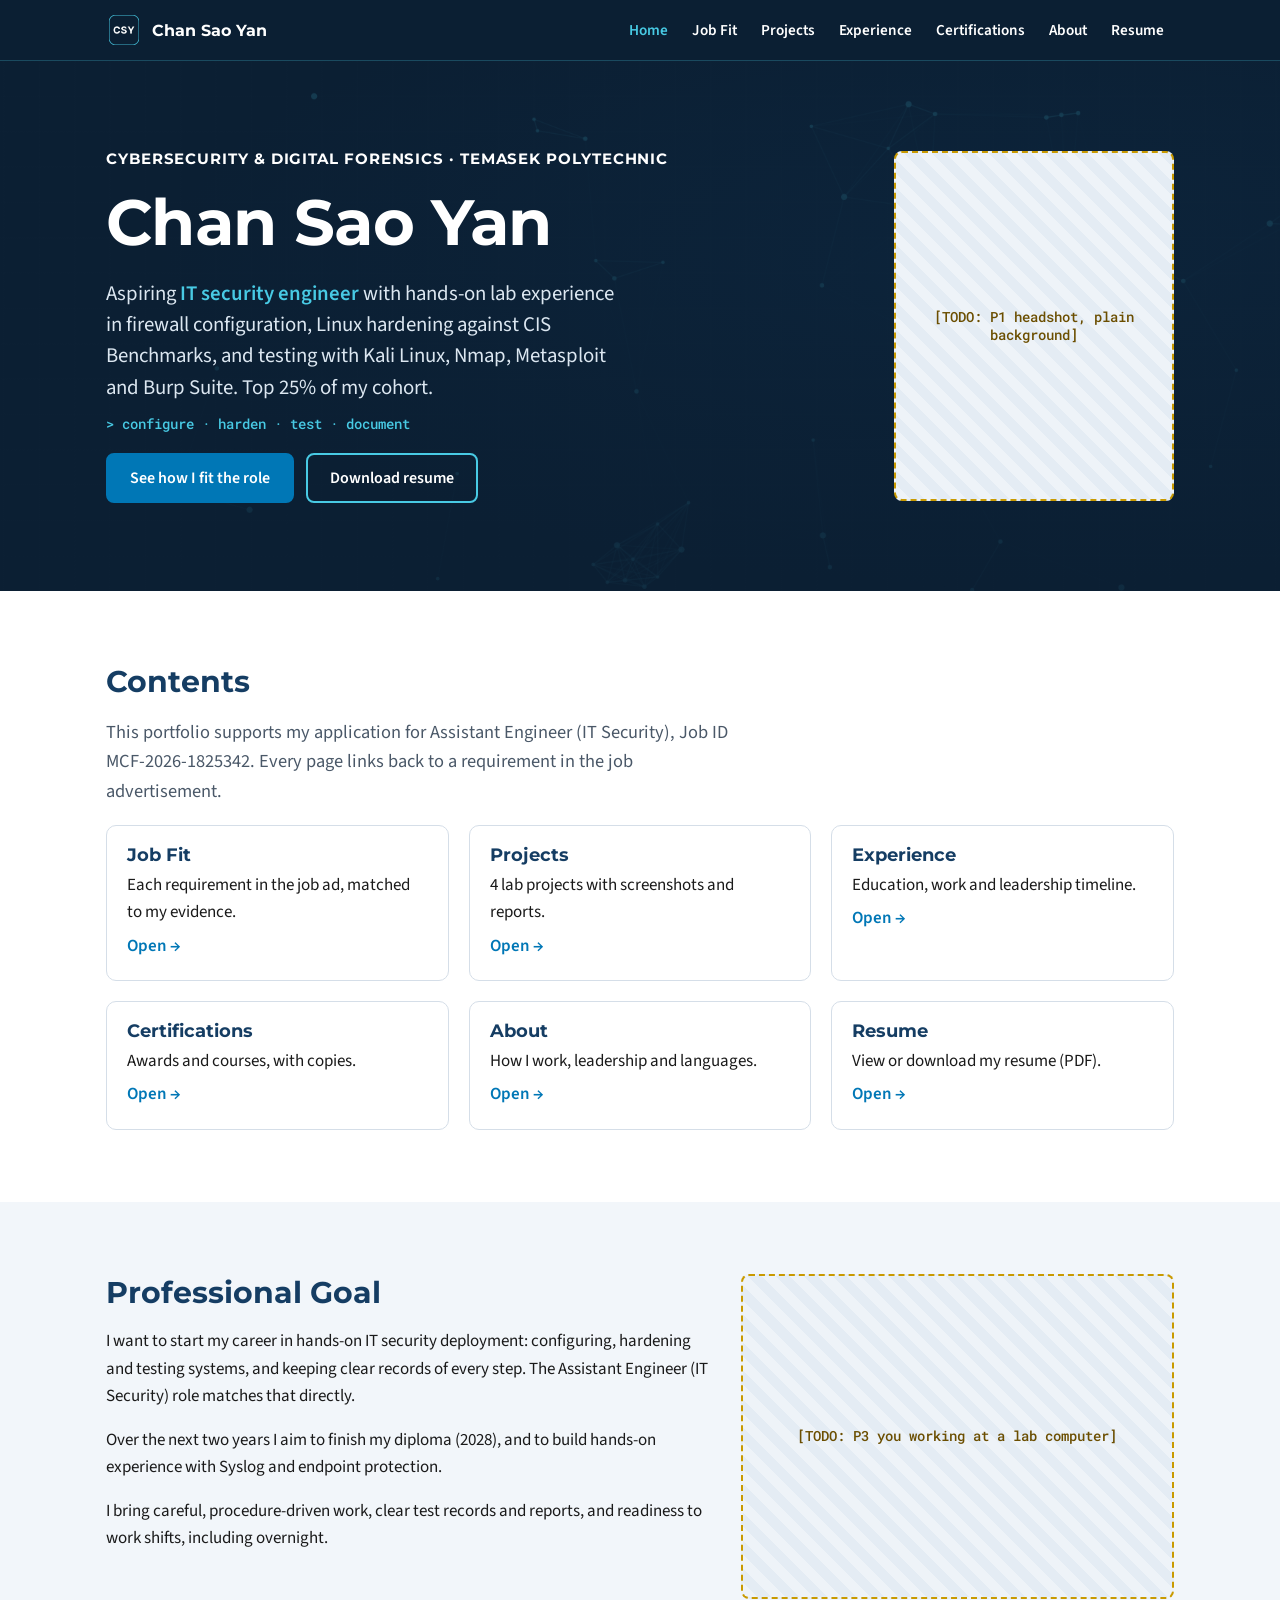
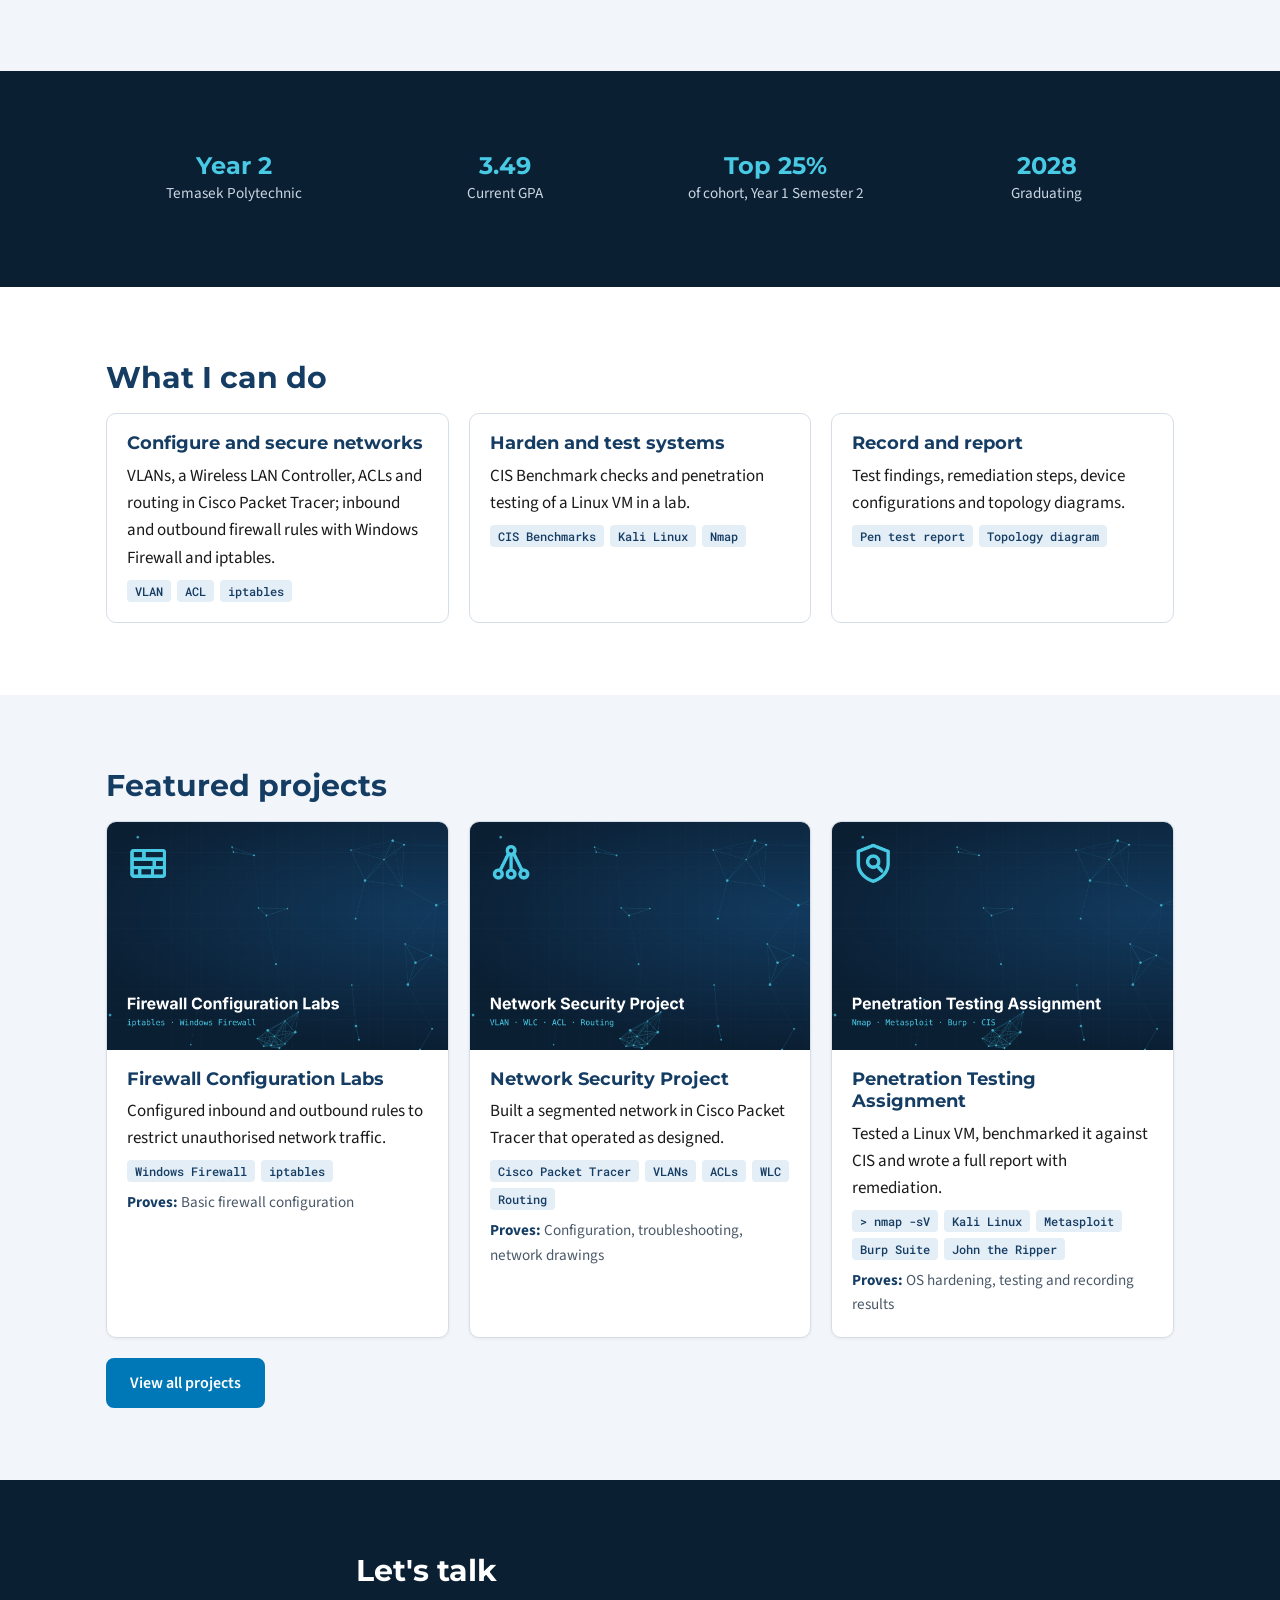
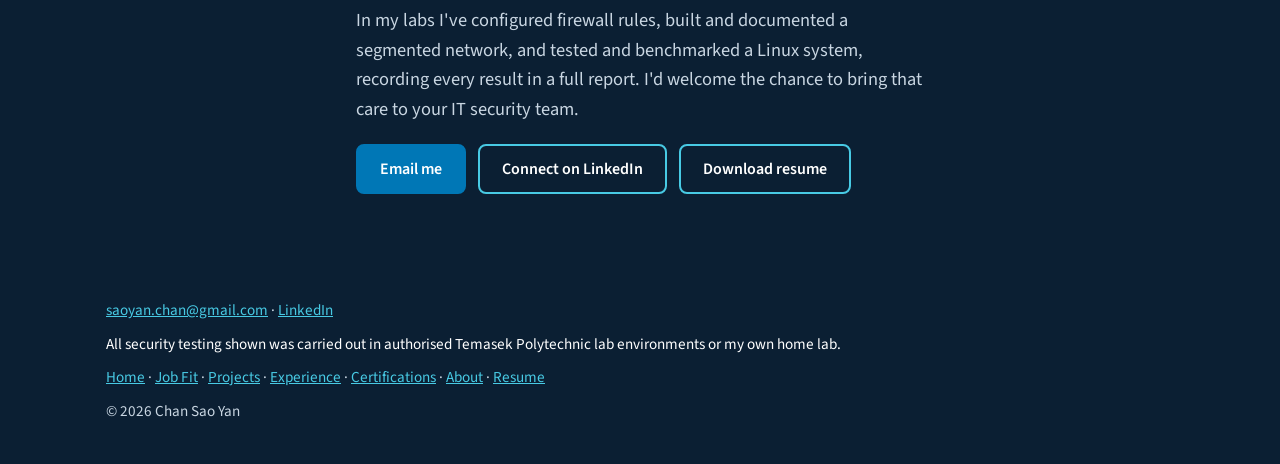
==== index.html @ 64b022c1 "Draft portfolio site for teacher review Static e-portfolio for the Assistant Engineer (IT Security) " ====
<!doctype html>
<html lang="en">
<head>
  <meta charset="utf-8">
  <meta name="viewport" content="width=device-width, initial-scale=1">
  <meta name="robots" content="noindex">  <!-- keeps the site out of Google; delete this line to let Google list it -->
  <title>Chan Sao Yan | IT Security Portfolio</title>
  <meta name="description" content="Portfolio of Chan Sao Yan, Cybersecurity and Digital Forensics student at Temasek Polytechnic, for the Assistant Engineer (IT Security) role.">
  <link rel="icon" type="image/png" href="assets/graphics/logo_csy.png">
  <link rel="preconnect" href="https://fonts.googleapis.com">
  <link rel="preconnect" href="https://fonts.gstatic.com" crossorigin>
  <link href="https://fonts.googleapis.com/css2?family=Montserrat:wght@600;700&family=Roboto+Mono:wght@500&family=Source+Sans+3:wght@400;600&display=swap" rel="stylesheet">
  <link rel="stylesheet" href="styles.css">
</head>
<body>
  <a class="skip" href="#main">Skip to content</a>
  <header class="site-header">
    <div class="wrap nav-bar">
      <a class="brand" href="index.html"><img src="assets/graphics/logo_csy.png" alt="" width="36" height="36"><span>Chan Sao Yan</span></a>
      <button class="nav-toggle" type="button" aria-expanded="false" aria-controls="site-nav">Menu</button>
      <nav id="site-nav" aria-label="Main">
        <ul>
        <li><a href="index.html" aria-current="page">Home</a></li>
        <li><a href="job-fit.html">Job Fit</a></li>
        <li class="has-sub"><a href="projects.html">Projects</a><ul class="sub"><li><a href="project-network-security.html">Network Security Project</a></li><li><a href="project-penetration-testing.html">Penetration Testing Assignment</a></li><li><a href="project-firewall-labs.html">Firewall Configuration Labs</a></li><li><a href="project-traffic-analysis.html">Network Traffic Analysis</a></li></ul></li>
        <li><a href="experience.html">Experience</a></li>
        <li><a href="certifications.html">Certifications</a></li>
        <li><a href="about.html">About</a></li>
        <li><a href="resume.html">Resume</a></li>
        </ul>
      </nav>
    </div>
  </header>

  <main id="main">
    <section class="hero">
      <div class="wrap hero-grid">
        <div>
          <span class="hero-kicker">Cybersecurity &amp; Digital Forensics &middot; Temasek Polytechnic</span>
          <h1>Chan Sao Yan</h1>
          <p class="tagline">Aspiring <strong>IT security engineer</strong> with hands-on lab experience in firewall configuration, Linux hardening against CIS Benchmarks, and testing with Kali Linux, Nmap, Metasploit and Burp Suite. Top 25% of my cohort.</p>
          <p class="hero-mono">&gt; configure &middot; harden &middot; test &middot; document</p>
          <div class="btns">
            <a class="btn btn-primary" href="job-fit.html">See how I fit the role</a>
            <a class="btn btn-secondary" href="docs/Chan_Sao_Yan_Resume.pdf" download>Download resume</a>
          </div>
        </div>
        <div class="ph" style="aspect-ratio:4 / 5" role="img" aria-label="Placeholder: P1">[TODO: P1 headshot, plain background]</div>
      </div>
    </section>

    <section>
      <div class="wrap">
        <h2>Contents</h2>
        <p class="lead">This portfolio supports my application for Assistant Engineer (IT Security), Job ID MCF-2026-1825342. Every page links back to a requirement in the job advertisement.</p>
        <div class="grid grid-3">
          <a class="card link-card" href="job-fit.html"><div class="card-body"><h3>Job Fit</h3><p>Each requirement in the job ad, matched to my evidence.</p><span class="arrow">Open &rarr;</span></div></a>
          <a class="card link-card" href="projects.html"><div class="card-body"><h3>Projects</h3><p>4 lab projects with screenshots and reports.</p><span class="arrow">Open &rarr;</span></div></a>
          <a class="card link-card" href="experience.html"><div class="card-body"><h3>Experience</h3><p>Education, work and leadership timeline.</p><span class="arrow">Open &rarr;</span></div></a>
          <a class="card link-card" href="certifications.html"><div class="card-body"><h3>Certifications</h3><p>Awards and courses, with copies.</p><span class="arrow">Open &rarr;</span></div></a>
          <a class="card link-card" href="about.html"><div class="card-body"><h3>About</h3><p>How I work, leadership and languages.</p><span class="arrow">Open &rarr;</span></div></a>
          <a class="card link-card" href="resume.html"><div class="card-body"><h3>Resume</h3><p>View or download my resume (PDF).</p><span class="arrow">Open &rarr;</span></div></a>
        </div>
      </div>
    </section>

    <section class="alt">
      <div class="wrap split">
        <div>
          <h2>Professional Goal</h2>
          <p>I want to start my career in hands-on IT security deployment: configuring, hardening and testing systems, and keeping clear records of every step. The Assistant Engineer (IT Security) role matches that directly.</p>
          <p>Over the next two years I aim to finish my diploma (2028), and to build hands-on experience with Syslog and endpoint protection.</p>
          <p>I bring careful, procedure-driven work, clear test records and reports, and readiness to work shifts, including overnight.</p>
        </div>
        <figure class="shot">
          <div class="ph" style="aspect-ratio:4 / 3" role="img" aria-label="Placeholder: P3">[TODO: P3 you working at a lab computer]</div>
        </figure>
      </div>
    </section>

    <section class="dark">
      <div class="wrap">
        <h2 class="sr-only">Quick facts</h2>
        <div class="facts">
          <div><strong>Year 2</strong><span>Temasek Polytechnic</span></div>
          <div><strong>3.49</strong><span>Current GPA</span></div>
          <div><strong>Top 25%</strong><span>of cohort, Year 1 Semester 2</span></div>
          <div><strong>2028</strong><span>Graduating</span></div>
        </div>
      </div>
    </section>

    <section>
      <div class="wrap">
        <h2>What I can do</h2>
        <div class="grid grid-3">
          <div class="card"><div class="card-body"><h3>Configure and secure networks</h3><p>VLANs, a Wireless LAN Controller, ACLs and routing in Cisco Packet Tracer; inbound and outbound firewall rules with Windows Firewall and iptables.</p><ul class="tags"><li>VLAN</li><li>ACL</li><li>iptables</li></ul></div></div>
          <div class="card"><div class="card-body"><h3>Harden and test systems</h3><p>CIS Benchmark checks and penetration testing of a Linux VM in a lab.</p><ul class="tags"><li>CIS Benchmarks</li><li>Kali Linux</li><li>Nmap</li></ul></div></div>
          <div class="card"><div class="card-body"><h3>Record and report</h3><p>Test findings, remediation steps, device configurations and topology diagrams.</p><ul class="tags"><li>Pen test report</li><li>Topology diagram</li></ul></div></div>
        </div>
      </div>
    </section>

    <section class="alt">
      <div class="wrap">
        <h2>Featured projects</h2>
        <div class="grid grid-3">
          <a class="card" href="project-firewall-labs.html">
            <img src="assets/graphics/tile_firewall.png" alt="" width="1200" height="800" loading="lazy">
            <div class="card-body">
              <h3>Firewall Configuration Labs</h3>
              <p>Configured inbound and outbound rules to restrict unauthorised network traffic.</p>
              <ul class="tags"><li>Windows Firewall</li><li>iptables</li></ul>
              <p class="proves"><b>Proves:</b> Basic firewall configuration</p>
            </div>
          </a>
          <a class="card" href="project-network-security.html">
            <img src="assets/graphics/tile_netsec.png" alt="" width="1200" height="800" loading="lazy">
            <div class="card-body">
              <h3>Network Security Project</h3>
              <p>Built a segmented network in Cisco Packet Tracer that operated as designed.</p>
              <ul class="tags"><li>Cisco Packet Tracer</li><li>VLANs</li><li>ACLs</li><li>WLC</li><li>Routing</li></ul>
              <p class="proves"><b>Proves:</b> Configuration, troubleshooting, network drawings</p>
            </div>
          </a>
          <a class="card" href="project-penetration-testing.html">
            <img src="assets/graphics/tile_pentest.png" alt="" width="1200" height="800" loading="lazy">
            <div class="card-body">
              <h3>Penetration Testing Assignment</h3>
              <p>Tested a Linux VM, benchmarked it against CIS and wrote a full report with remediation.</p>
              <ul class="tags"><li>&gt; nmap -sV</li><li>Kali Linux</li><li>Metasploit</li><li>Burp Suite</li><li>John the Ripper</li></ul>
              <p class="proves"><b>Proves:</b> OS hardening, testing and recording results</p>
            </div>
          </a>
        </div>
        <div class="btns"><a class="btn btn-primary" href="projects.html">View all projects</a></div>
      </div>
    </section>

    <section class="dark">
      <div class="wrap narrow">
        <h2>Let's talk</h2>
        <p class="lead">In my labs I've configured firewall rules, built and documented a segmented network, and tested and benchmarked a Linux system, recording every result in a full report. I'd welcome the chance to bring that care to your IT security team.</p>
        <div class="btns">
          <a class="btn btn-primary" href="mailto:saoyan.chan@gmail.com">Email me</a>
          <a class="btn btn-secondary" href="https://www.linkedin.com/in/chan-sao-yan-b69aba343" target="_blank" rel="noopener">Connect on LinkedIn</a>
          <a class="btn btn-secondary" href="docs/Chan_Sao_Yan_Resume.pdf" download>Download resume</a>
        </div>
      </div>
    </section>
  </main>

  <footer class="site-footer">
    <div class="wrap">
      <p><a href="mailto:saoyan.chan@gmail.com">saoyan.chan@gmail.com</a> · <a href="https://www.linkedin.com/in/chan-sao-yan-b69aba343" target="_blank" rel="noopener">LinkedIn</a></p>
      <p class="disclaimer">All security testing shown was carried out in authorised Temasek Polytechnic lab environments or my own home lab.</p>
      <p><a href="index.html">Home</a> · <a href="job-fit.html">Job Fit</a> · <a href="projects.html">Projects</a> · <a href="experience.html">Experience</a> · <a href="certifications.html">Certifications</a> · <a href="about.html">About</a> · <a href="resume.html">Resume</a></p>
      <p>&copy; 2026 Chan Sao Yan</p>
    </div>
  </footer>
  <script src="script.js"></script>
</body>
</html>
---- styles.css ----
/* Chan Sao Yan e-portfolio. Mobile-first: base styles are for phones, @media (min-width) adds desktop. */
:root {
  --navy: #0B1F33;        /* hero, footer, dark sections */
  --brand: #153D63;       /* headings on light, matches resume */
  --accent: #0077B6;      /* links and buttons on light */
  --accent-dark: #48CAE4; /* accent on navy */
  --light: #F2F6FA;       /* alternate section background */
  --text: #1A1A1A;
  --muted: #4A5868;
  --line: #D5DEE8;
  --todo-bg: #FFF4CC;
  --todo-line: #C99A00;
  --radius: 10px;
  --wrap: 1100px;
  --head: "Montserrat", system-ui, sans-serif;
  --body: "Source Sans 3", system-ui, sans-serif;
  --mono: "Roboto Mono", ui-monospace, monospace;
}

*, *::before, *::after { box-sizing: border-box; }
html { scroll-behavior: smooth; }
body { margin: 0; font: 400 1.0625rem/1.6 var(--body); color: var(--text); background: #fff; }
img { max-width: 100%; height: auto; display: block; }
a { color: var(--accent); }
a:focus-visible, button:focus-visible, summary:focus-visible { outline: 3px solid var(--accent-dark); outline-offset: 2px; }
h1, h2, h3 { font-family: var(--head); font-weight: 700; color: var(--brand); line-height: 1.25; margin: 0 0 .6em; }
h1 { font-size: 2rem; }
h2 { font-size: 1.5rem; }
h3 { font-size: 1.125rem; }
p { margin: 0 0 1em; }
.wrap { max-width: var(--wrap); margin: 0 auto; padding: 0 16px; }
.skip { position: absolute; left: -999px; top: 0; background: #fff; padding: 8px 12px; z-index: 100; }
.skip:focus { left: 8px; }

/* ---------- Header and nav ---------- */
.site-header { background: var(--navy); position: sticky; top: 0; z-index: 50; border-bottom: 1px solid rgba(72, 202, 228, .25); }
.nav-bar { display: flex; align-items: center; justify-content: space-between; flex-wrap: wrap; min-height: 60px; }
.brand { display: flex; align-items: center; gap: 10px; color: #fff; text-decoration: none; font: 700 1rem var(--head); }
.brand img { width: 36px; height: 36px; border-radius: 6px; }
.nav-toggle { background: none; border: 1px solid var(--accent-dark); color: #fff; font: 600 .9rem var(--body); padding: 6px 12px; border-radius: 6px; cursor: pointer; }
#site-nav { display: none; width: 100%; padding-bottom: 12px; }
#site-nav.open { display: block; }
#site-nav ul { list-style: none; margin: 0; padding: 0; }
#site-nav a { display: block; color: #fff; text-decoration: none; padding: 10px 4px; font-weight: 600; }
#site-nav a:hover, #site-nav a[aria-current="page"] { color: var(--accent-dark); }
#site-nav .sub a { padding-left: 20px; font-weight: 400; font-size: .95rem; }

@media (min-width: 900px) {
  .nav-toggle { display: none; }
  #site-nav { display: block; width: auto; padding: 0; }
  #site-nav > ul { display: flex; gap: 4px; }
  #site-nav > ul > li { position: relative; }
  #site-nav a { padding: 18px 10px; font-size: .95rem; }
  #site-nav .sub { display: none; position: absolute; left: 0; top: 100%; min-width: 260px; background: var(--navy); border: 1px solid rgba(72, 202, 228, .3); border-radius: 0 0 8px 8px; padding: 6px 0; }
  #site-nav .has-sub:hover .sub, #site-nav .has-sub:focus-within .sub { display: block; }
  #site-nav .sub a { padding: 10px 16px; }
}

/* ---------- Sections ---------- */
section { padding: 48px 0; }
.alt { background: var(--light); }
.dark { background: var(--navy); color: #E6EEF5; }
.dark h1, .dark h2, .dark h3 { color: #fff; }
.dark a:not(.btn) { color: var(--accent-dark); }
.lead { font-size: 1.15rem; color: var(--muted); max-width: 70ch; }
.dark .lead { color: #C9D6E2; }
.narrow { max-width: 75ch; }

/* Hero (home) and banner (other pages) share the network background */
.hero, .banner { background: linear-gradient(rgba(11, 31, 51, .78), rgba(11, 31, 51, .9)), url("assets/graphics/banner_network.png") center / cover var(--navy); color: #fff; }
.hero { padding: 56px 0; }
.hero-grid { display: grid; gap: 32px; align-items: center; }
.hero h1 { color: #fff; font-size: 2.6rem; margin-bottom: .25em; letter-spacing: -.01em; }
.hero-kicker { display: block; font: 700 .8rem var(--head); letter-spacing: .06em; text-transform: uppercase; color: #fff; margin-bottom: .9em; }
.tagline { font-size: 1.15rem; line-height: 1.5; color: #DCE7F1; max-width: 52ch; margin-bottom: .6em; }
.hero-mono { font: 500 .85rem var(--mono); color: var(--accent-dark); margin: 0; }
.tagline strong { color: var(--accent-dark); font-weight: 600; }
.hero .ph { max-width: 280px; aspect-ratio: 4 / 5; }
.banner { padding: 40px 0 36px; }
.banner h1 { color: #fff; margin-bottom: .25em; }
.banner p { color: #DCE7F1; margin: 0; max-width: 65ch; }
.eyebrow { font: 500 .8rem var(--mono); color: var(--accent-dark); letter-spacing: .04em; margin-bottom: .6em; display: block; }
@media (min-width: 900px) {
  .hero { padding: 88px 0; }
  .hero-grid { grid-template-columns: 1.6fr 1fr; }
  .hero h1 { font-size: 4rem; }
  .hero-kicker { font-size: .95rem; }
  .tagline { font-size: 1.3rem; }
  .hero .ph { justify-self: end; }
  h1 { font-size: 2.5rem; }
  h2 { font-size: 1.85rem; }
  section { padding: 72px 0; }
}

/* ---------- Buttons ---------- */
.btns { display: flex; flex-wrap: wrap; gap: 12px; margin-top: 20px; }
.btn { display: inline-block; padding: 12px 22px; border-radius: 8px; font: 600 1rem var(--body); text-decoration: none; border: 2px solid var(--accent); text-align: center; }
.btn-primary { background: var(--accent); color: #fff; }
.btn-primary:hover { background: #005F92; border-color: #005F92; }
.btn-secondary { background: transparent; color: var(--accent); }
.btn-secondary:hover { background: rgba(0, 119, 182, .08); }
.dark .btn-secondary, .hero .btn-secondary, .banner .btn-secondary { color: #fff; border-color: var(--accent-dark); }

/* ---------- Cards (same anatomy everywhere) ---------- */
.grid { display: grid; gap: 20px; grid-template-columns: 1fr; }
@media (min-width: 640px) { .grid-2, .grid-3, .grid-4 { grid-template-columns: repeat(2, 1fr); } }
@media (min-width: 900px) { .grid-3 { grid-template-columns: repeat(3, 1fr); } .grid-4 { grid-template-columns: repeat(4, 1fr); } }
.card { background: #fff; border: 1px solid var(--line); border-radius: var(--radius); overflow: hidden; display: flex; flex-direction: column; }
.alt .card { box-shadow: 0 1px 3px rgba(11, 31, 51, .06); }
.card-body { padding: 18px 20px 20px; display: flex; flex-direction: column; gap: 8px; flex: 1; }
.card-body h3 { margin: 0; }
.card-body p { margin: 0; }
.card img { aspect-ratio: 3 / 2; object-fit: cover; width: 100%; }
.card img.cert { aspect-ratio: 1.3; object-fit: contain; background: var(--light); border-bottom: 1px solid var(--line); }
.card .proves { font-size: .95rem; color: var(--muted); }
.card .proves b { color: var(--brand); }
.card .more { margin-top: auto; padding-top: 6px; font-weight: 600; }
a.card { text-decoration: none; color: inherit; transition: border-color .15s, transform .15s; }
a.card:hover { border-color: var(--accent); transform: translateY(-2px); }
a.card h3 { color: var(--brand); }
.link-card .card-body { gap: 6px; }
.link-card .arrow { color: var(--accent); font-weight: 600; }

/* Roboto Mono tool tags such as > nmap -sV */
.tags { display: flex; flex-wrap: wrap; gap: 6px; list-style: none; margin: 0; padding: 0; }
.tags li { font: 500 .78rem var(--mono); background: #E4EEF7; color: var(--brand); padding: 3px 8px; border-radius: 4px; }
.dark .tags li, .banner .tags li { background: rgba(72, 202, 228, .14); color: var(--accent-dark); }

/* Award card: two certificate pages side by side, text beside them on desktop */
.pair { display: grid; grid-template-columns: 1fr 1fr; gap: 12px; padding: 16px; background: var(--light); }
.pair .ph, .pair img { aspect-ratio: 1 / 1.414; min-height: 0; width: 100%; object-fit: contain; background: #fff; border: 1px solid var(--line); border-radius: 6px; }
.pair figcaption { text-align: center; font-size: .85rem; }
@media (min-width: 900px) { .award { display: grid; grid-template-columns: 1.3fr 1fr; align-items: center; } .award .pair { height: 100%; } }

/* Quick facts strip */
.facts { display: grid; grid-template-columns: repeat(2, 1fr); gap: 16px; text-align: center; }
.facts div { padding: 8px; }
.facts strong { display: block; font: 700 1.5rem var(--head); color: var(--accent-dark); }
.facts span { font-size: .95rem; color: #C9D6E2; }
@media (min-width: 900px) { .facts { grid-template-columns: repeat(4, 1fr); } }

/* Two-column text + image */
.split { display: grid; gap: 28px; align-items: start; }
@media (min-width: 900px) { .split { grid-template-columns: 1.4fr 1fr; } }

/* ---------- Figures, screenshots and TODO placeholders ---------- */
figure { margin: 0; }
figcaption { font-size: .92rem; color: var(--muted); margin-top: 8px; }
figcaption b { color: var(--brand); }
.shot img, .shot .ph { border: 1px solid var(--line); border-radius: 8px; width: 100%; }
.ph { background: repeating-linear-gradient(45deg, #EEF3F8, #EEF3F8 10px, #E4ECF4 10px, #E4ECF4 20px); border: 2px dashed var(--todo-line) !important; border-radius: 8px; display: flex; align-items: center; justify-content: center; text-align: center; padding: 20px; min-height: 180px; font: 500 .85rem var(--mono); color: #6B4E00; }
.todo { background: var(--todo-bg); border: 1px dashed var(--todo-line); color: #5C4300; padding: 1px 6px; border-radius: 4px; font-weight: 600; }
.todo-block { background: var(--todo-bg); border: 2px dashed var(--todo-line); color: #5C4300; padding: 16px 18px; border-radius: 8px; }

/* ---------- Job Fit table (stacks into cards on phones) ---------- */
.fit { width: 100%; border-collapse: collapse; }
.fit th, .fit td { text-align: left; vertical-align: top; padding: 14px 16px; }
.fit thead th { background: var(--navy); color: #fff; font: 600 .95rem var(--head); }
.fit tbody tr { border-bottom: 1px solid var(--line); }
.fit tbody tr:nth-child(even) { background: var(--light); }
.fit td:first-child { font-weight: 600; color: var(--brand); }
@media (max-width: 759px) {
  .fit thead { display: none; }
  .fit, .fit tbody, .fit tr, .fit td { display: block; width: 100%; }
  .fit tbody tr { border: 1px solid var(--line); border-radius: var(--radius); margin-bottom: 14px; background: #fff !important; overflow: hidden; }
  .fit td { padding: 10px 16px; }
  .fit td::before { content: attr(data-label); display: block; font: 600 .72rem var(--mono); color: var(--muted); text-transform: uppercase; letter-spacing: .05em; margin-bottom: 2px; }
  .fit td:first-child { background: var(--light); }
}

/* ---------- Case study pages ---------- */
.meta { display: grid; grid-template-columns: 1fr; gap: 10px 24px; margin: 20px 0 0; }
.meta div { display: flex; flex-direction: column; }
.meta dt { font: 500 .75rem var(--mono); color: var(--accent-dark); text-transform: uppercase; letter-spacing: .05em; }
.meta dd { margin: 0; color: #fff; }
@media (min-width: 640px) { .meta { grid-template-columns: repeat(2, 1fr); } }
@media (min-width: 900px) { .meta { grid-template-columns: repeat(5, auto); justify-content: start; } }
details.how { border: 1px solid var(--line); border-radius: var(--radius); background: #fff; }
details.how summary { cursor: pointer; padding: 16px 20px; font: 700 1.1rem var(--head); color: var(--brand); }
details.how[open] summary { border-bottom: 1px solid var(--line); }
.steps { list-style: none; counter-reset: step; margin: 0; padding: 20px; display: grid; gap: 28px; }
.steps > li { counter-increment: step; }
.steps h3::before { content: "Step " counter(step) ": "; color: var(--accent); }
.back { display: inline-block; margin-bottom: 14px; color: var(--accent-dark) !important; text-decoration: none; font-weight: 600; }

/* ---------- Experience timeline ---------- */
.timeline { list-style: none; margin: 0; padding: 0 0 0 22px; border-left: 3px solid var(--accent); }
.timeline > li { position: relative; padding: 0 0 32px 16px; }
.timeline > li::before { content: ""; position: absolute; left: -32px; top: 4px; width: 15px; height: 15px; border-radius: 50%; background: #fff; border: 3px solid var(--accent); }
.timeline .when { font: 500 .85rem var(--mono); color: var(--accent); }
.timeline h3 { margin: 2px 0 2px; }
.timeline .where { color: var(--muted); margin-bottom: 8px; }
.timeline ul { margin: 0; padding-left: 20px; }
.timeline .proves { font-size: .95rem; color: var(--muted); margin-top: 8px; }
.timeline .proves b { color: var(--brand); }

/* ---------- Resume embed ---------- */
.pdf { width: 100%; height: 80vh; min-height: 520px; border: 1px solid var(--line); border-radius: 8px; background: #fff; }

/* ---------- Footer ---------- */
.site-footer { background: var(--navy); color: #C9D6E2; padding: 32px 0; font-size: .95rem; }
.site-footer a { color: var(--accent-dark); }
.site-footer p { margin: 0 0 .6em; }
.site-footer .disclaimer { color: #fff; }

@media (prefers-reduced-motion: reduce) { html { scroll-behavior: auto; } a.card { transition: none; } }
.sr-only { position: absolute; width: 1px; height: 1px; overflow: hidden; clip: rect(0 0 0 0); white-space: nowrap; }
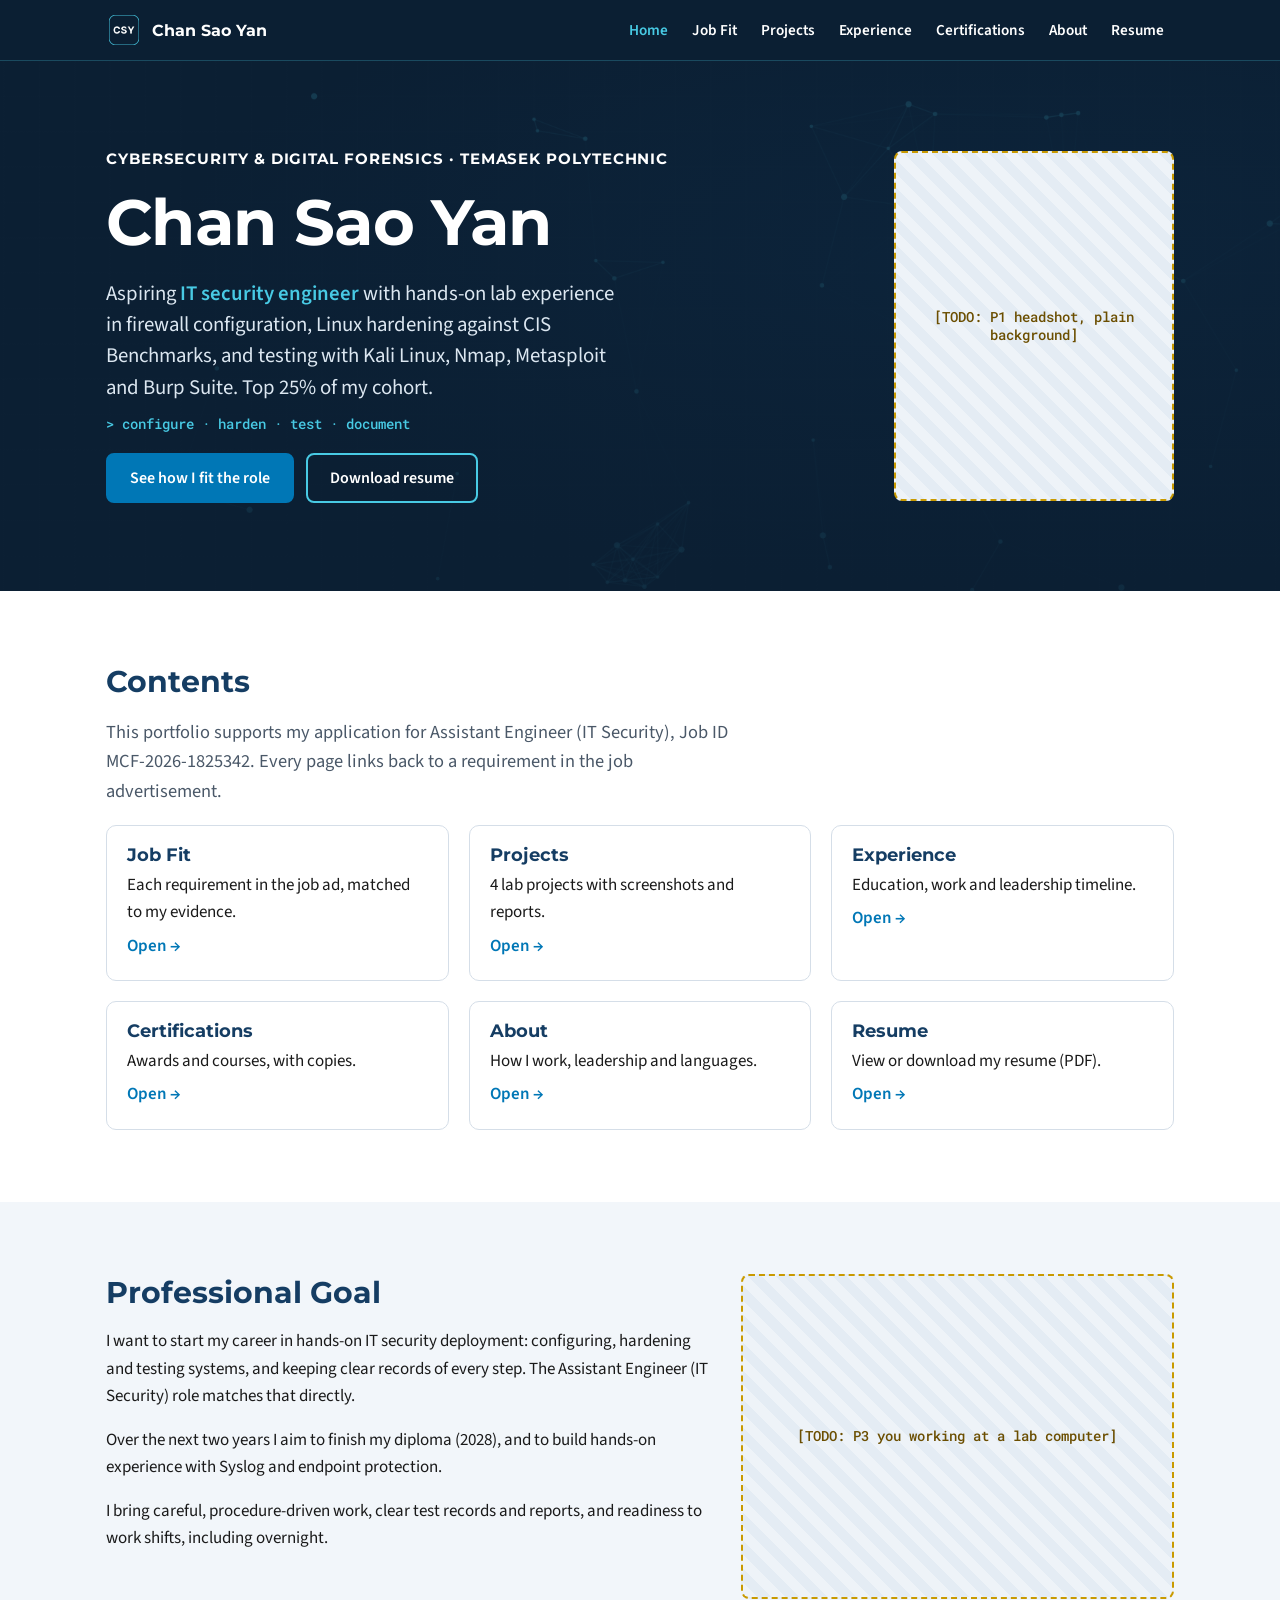
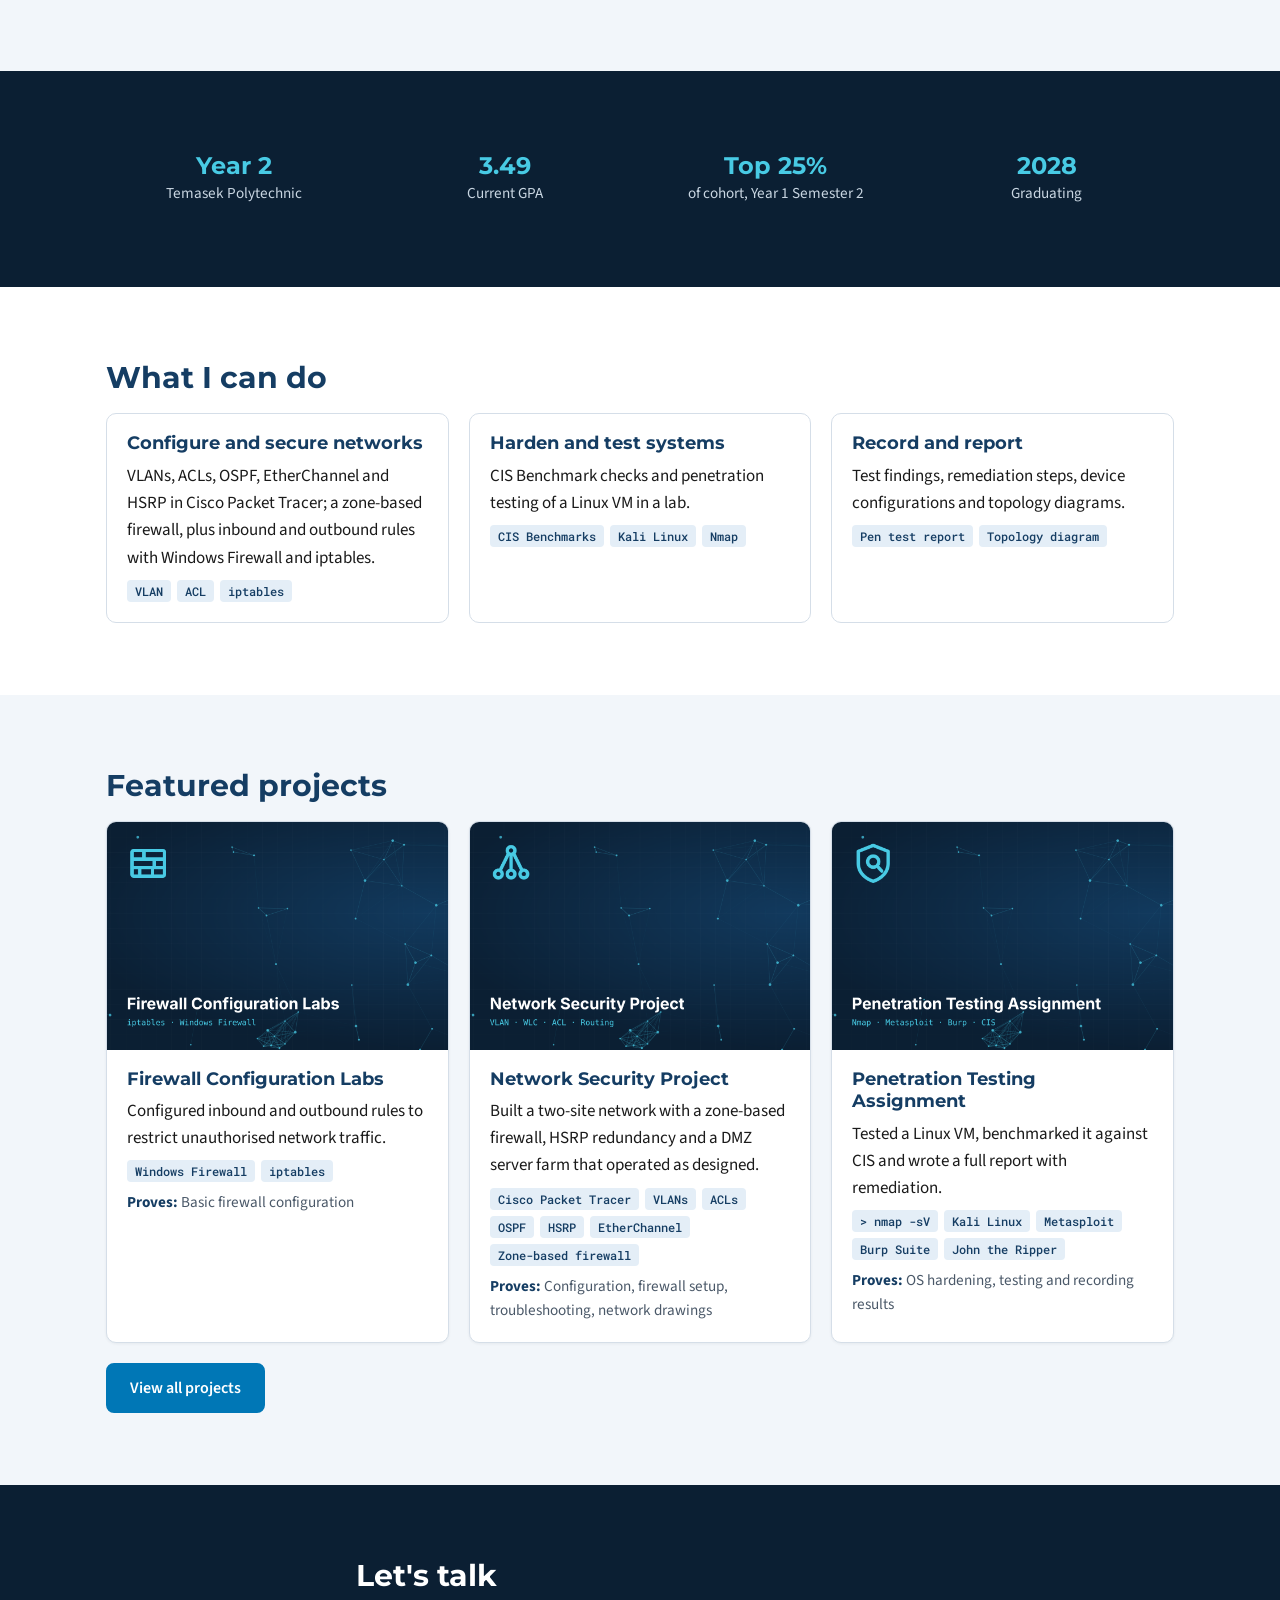
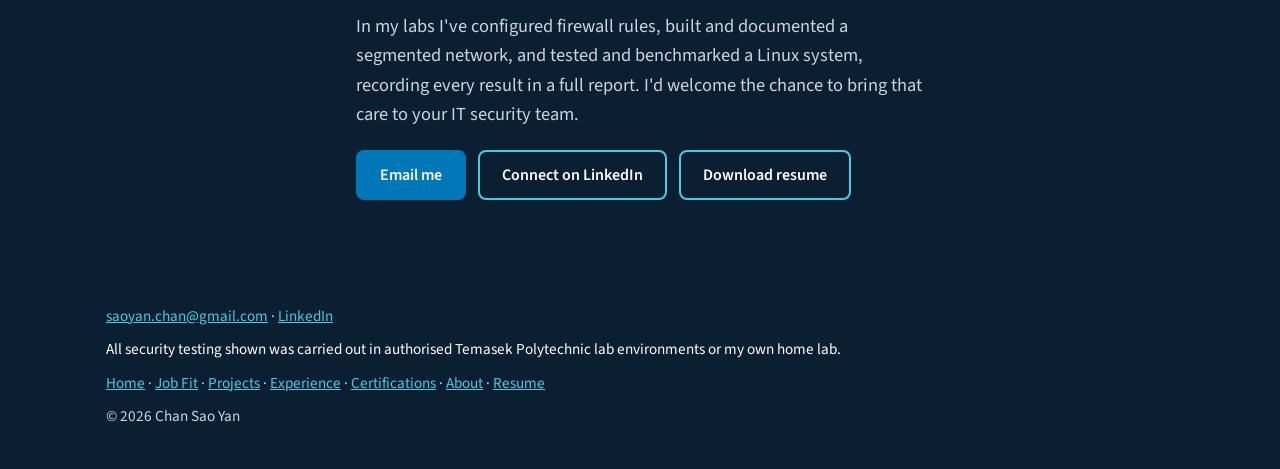
==== commit 89ec884f: "Describe full Network Security build: OSPF, EtherChannel, HSRP, ZBFW, DMZ Co-Authored-By: Claude Opu" ====
--- a/index.html
+++ b/index.html
@@ -94,7 +94,7 @@
       <div class="wrap">
         <h2>What I can do</h2>
         <div class="grid grid-3">
-          <div class="card"><div class="card-body"><h3>Configure and secure networks</h3><p>VLANs, a Wireless LAN Controller, ACLs and routing in Cisco Packet Tracer; inbound and outbound firewall rules with Windows Firewall and iptables.</p><ul class="tags"><li>VLAN</li><li>ACL</li><li>iptables</li></ul></div></div>
+          <div class="card"><div class="card-body"><h3>Configure and secure networks</h3><p>VLANs, ACLs, OSPF, EtherChannel and HSRP in Cisco Packet Tracer; a zone-based firewall, plus inbound and outbound rules with Windows Firewall and iptables.</p><ul class="tags"><li>VLAN</li><li>ACL</li><li>iptables</li></ul></div></div>
           <div class="card"><div class="card-body"><h3>Harden and test systems</h3><p>CIS Benchmark checks and penetration testing of a Linux VM in a lab.</p><ul class="tags"><li>CIS Benchmarks</li><li>Kali Linux</li><li>Nmap</li></ul></div></div>
           <div class="card"><div class="card-body"><h3>Record and report</h3><p>Test findings, remediation steps, device configurations and topology diagrams.</p><ul class="tags"><li>Pen test report</li><li>Topology diagram</li></ul></div></div>
         </div>
@@ -118,9 +118,9 @@
             <img src="assets/graphics/tile_netsec.png" alt="" width="1200" height="800" loading="lazy">
             <div class="card-body">
               <h3>Network Security Project</h3>
-              <p>Built a segmented network in Cisco Packet Tracer that operated as designed.</p>
-              <ul class="tags"><li>Cisco Packet Tracer</li><li>VLANs</li><li>ACLs</li><li>WLC</li><li>Routing</li></ul>
-              <p class="proves"><b>Proves:</b> Configuration, troubleshooting, network drawings</p>
+              <p>Built a two-site network with a zone-based firewall, HSRP redundancy and a DMZ server farm that operated as designed.</p>
+              <ul class="tags"><li>Cisco Packet Tracer</li><li>VLANs</li><li>ACLs</li><li>OSPF</li><li>HSRP</li><li>EtherChannel</li><li>Zone-based firewall</li></ul>
+              <p class="proves"><b>Proves:</b> Configuration, firewall setup, troubleshooting, network drawings</p>
             </div>
           </a>
           <a class="card" href="project-penetration-testing.html">
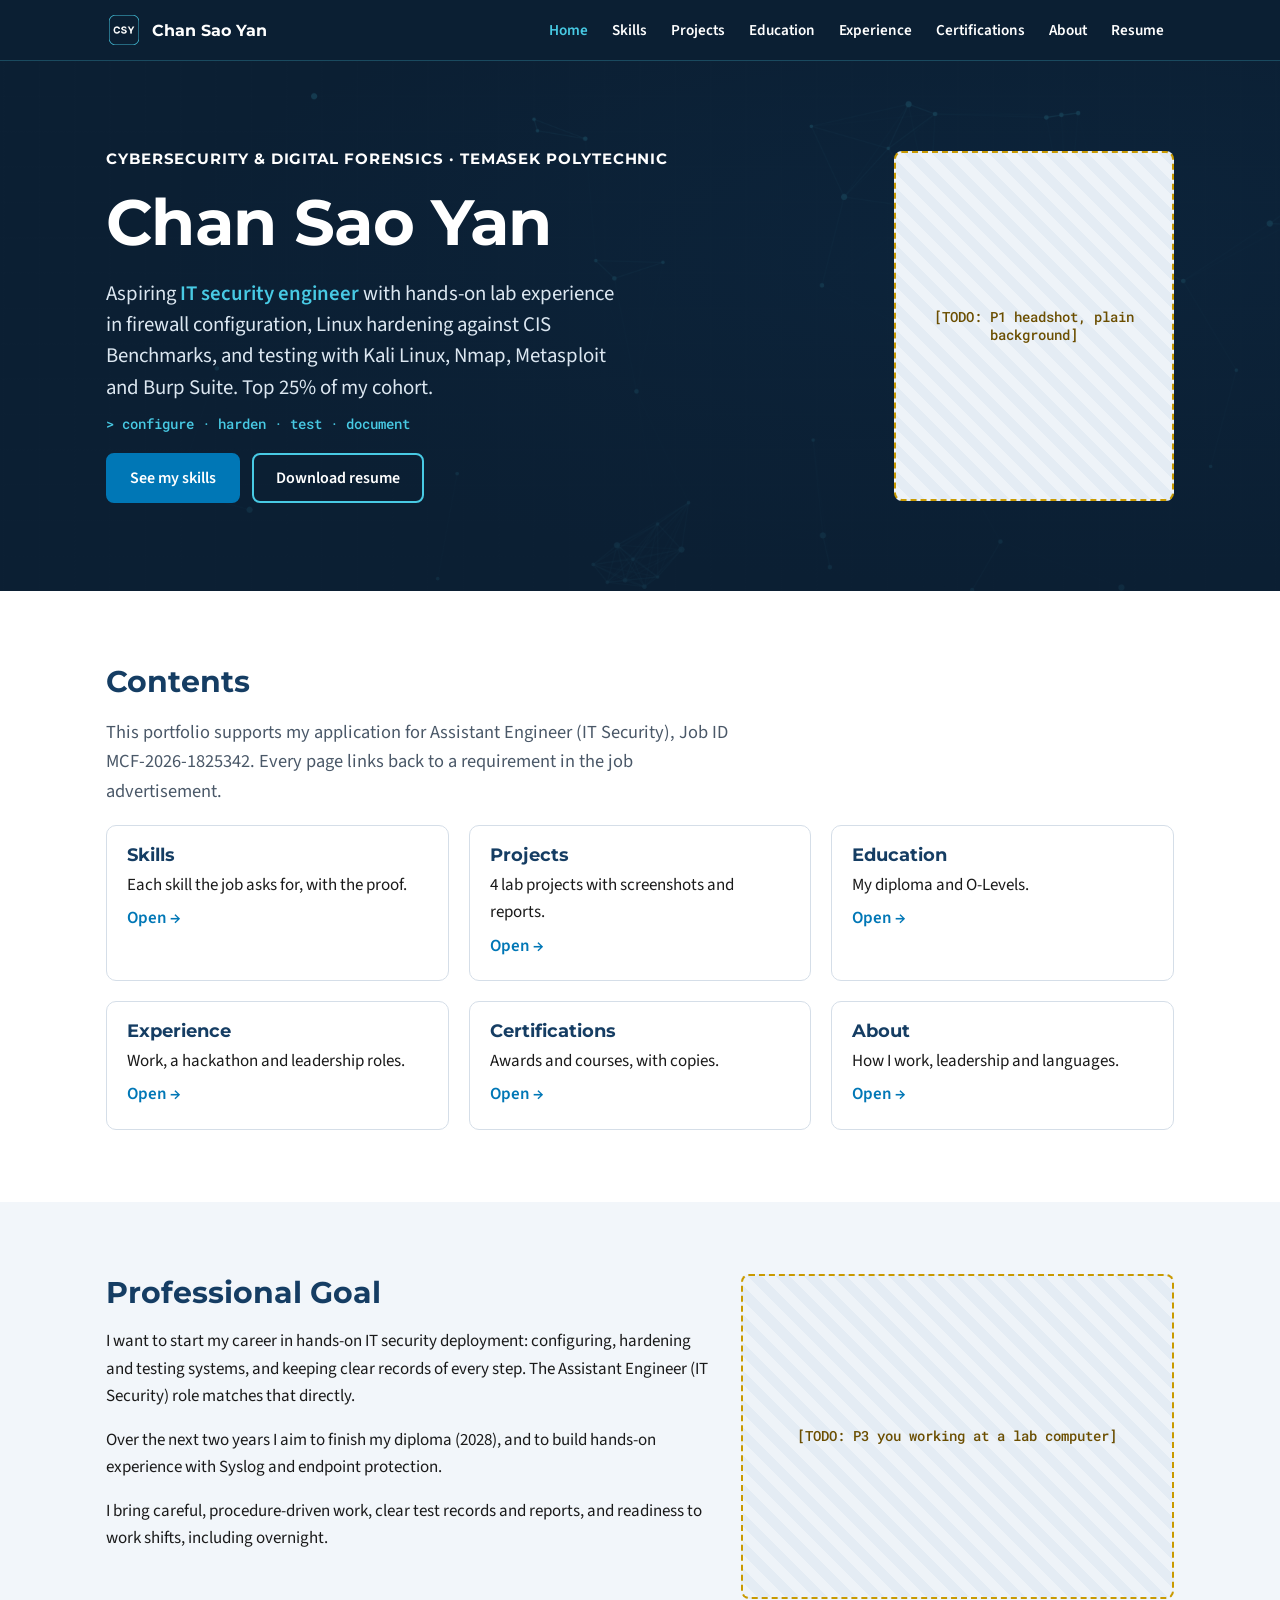
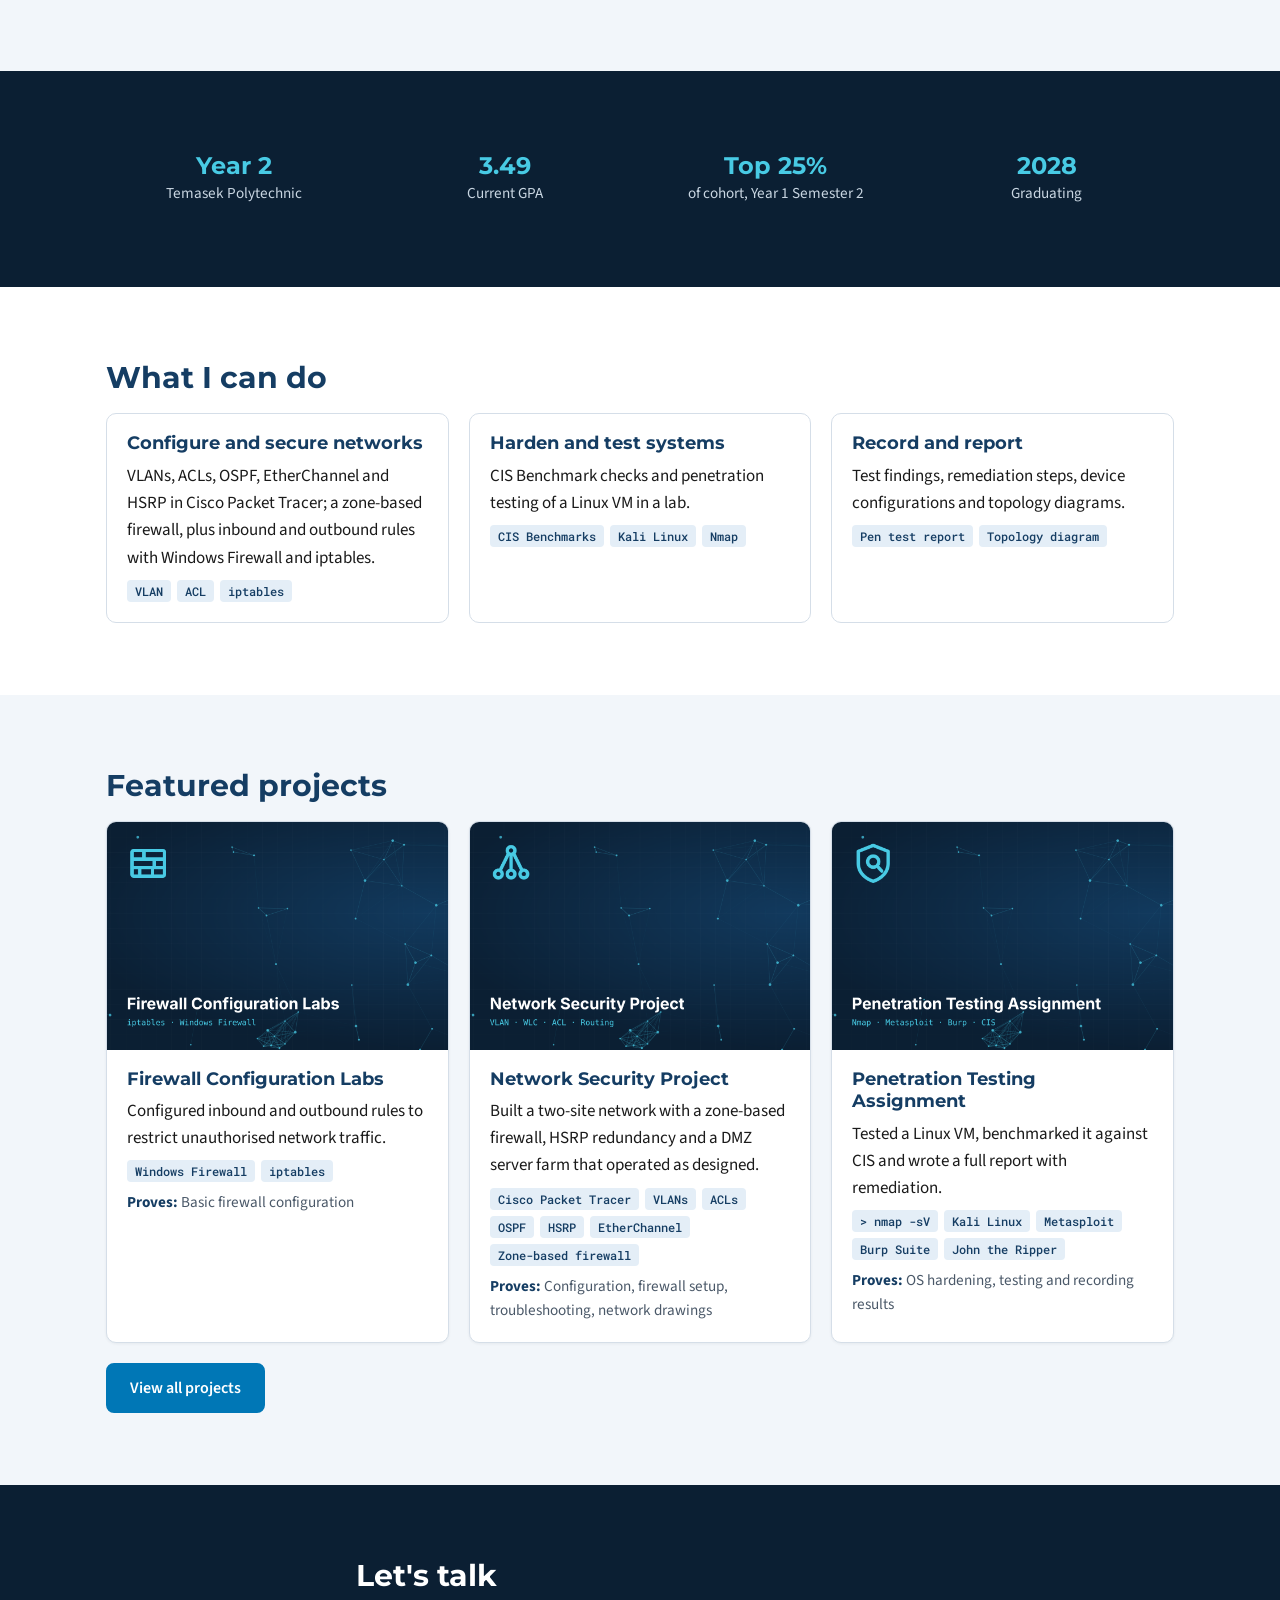
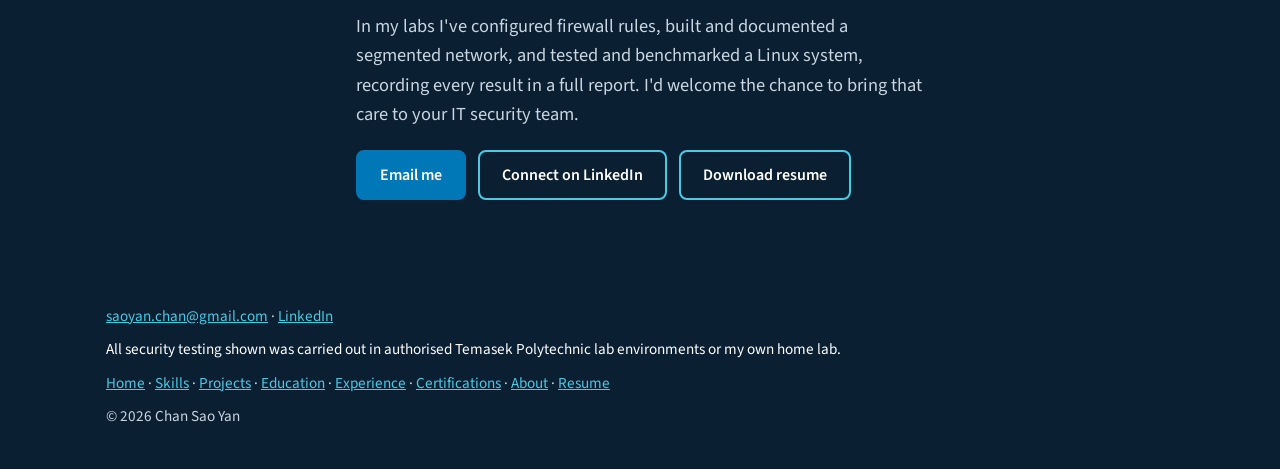
==== commit a62ef3af: "Restructure after teacher feedback: Skills page with proof cards, split Education/Experience - Job F" ====
--- a/index.html
+++ b/index.html
@@ -21,8 +21,9 @@
       <nav id="site-nav" aria-label="Main">
         <ul>
         <li><a href="index.html" aria-current="page">Home</a></li>
-        <li><a href="job-fit.html">Job Fit</a></li>
+        <li><a href="skills.html">Skills</a></li>
         <li class="has-sub"><a href="projects.html">Projects</a><ul class="sub"><li><a href="project-network-security.html">Network Security Project</a></li><li><a href="project-penetration-testing.html">Penetration Testing Assignment</a></li><li><a href="project-firewall-labs.html">Firewall Configuration Labs</a></li><li><a href="project-traffic-analysis.html">Network Traffic Analysis</a></li></ul></li>
+        <li><a href="education.html">Education</a></li>
         <li><a href="experience.html">Experience</a></li>
         <li><a href="certifications.html">Certifications</a></li>
         <li><a href="about.html">About</a></li>
@@ -41,7 +42,7 @@
           <p class="tagline">Aspiring <strong>IT security engineer</strong> with hands-on lab experience in firewall configuration, Linux hardening against CIS Benchmarks, and testing with Kali Linux, Nmap, Metasploit and Burp Suite. Top 25% of my cohort.</p>
           <p class="hero-mono">&gt; configure &middot; harden &middot; test &middot; document</p>
           <div class="btns">
-            <a class="btn btn-primary" href="job-fit.html">See how I fit the role</a>
+            <a class="btn btn-primary" href="skills.html">See my skills</a>
             <a class="btn btn-secondary" href="docs/Chan_Sao_Yan_Resume.pdf" download>Download resume</a>
           </div>
         </div>
@@ -54,12 +55,12 @@
         <h2>Contents</h2>
         <p class="lead">This portfolio supports my application for Assistant Engineer (IT Security), Job ID MCF-2026-1825342. Every page links back to a requirement in the job advertisement.</p>
         <div class="grid grid-3">
-          <a class="card link-card" href="job-fit.html"><div class="card-body"><h3>Job Fit</h3><p>Each requirement in the job ad, matched to my evidence.</p><span class="arrow">Open &rarr;</span></div></a>
+          <a class="card link-card" href="skills.html"><div class="card-body"><h3>Skills</h3><p>Each skill the job asks for, with the proof.</p><span class="arrow">Open &rarr;</span></div></a>
           <a class="card link-card" href="projects.html"><div class="card-body"><h3>Projects</h3><p>4 lab projects with screenshots and reports.</p><span class="arrow">Open &rarr;</span></div></a>
-          <a class="card link-card" href="experience.html"><div class="card-body"><h3>Experience</h3><p>Education, work and leadership timeline.</p><span class="arrow">Open &rarr;</span></div></a>
+          <a class="card link-card" href="education.html"><div class="card-body"><h3>Education</h3><p>My diploma and O-Levels.</p><span class="arrow">Open &rarr;</span></div></a>
+          <a class="card link-card" href="experience.html"><div class="card-body"><h3>Experience</h3><p>Work, a hackathon and leadership roles.</p><span class="arrow">Open &rarr;</span></div></a>
           <a class="card link-card" href="certifications.html"><div class="card-body"><h3>Certifications</h3><p>Awards and courses, with copies.</p><span class="arrow">Open &rarr;</span></div></a>
           <a class="card link-card" href="about.html"><div class="card-body"><h3>About</h3><p>How I work, leadership and languages.</p><span class="arrow">Open &rarr;</span></div></a>
-          <a class="card link-card" href="resume.html"><div class="card-body"><h3>Resume</h3><p>View or download my resume (PDF).</p><span class="arrow">Open &rarr;</span></div></a>
         </div>
       </div>
     </section>
@@ -154,7 +155,7 @@
     <div class="wrap">
       <p><a href="mailto:saoyan.chan@gmail.com">saoyan.chan@gmail.com</a> · <a href="https://www.linkedin.com/in/chan-sao-yan-b69aba343" target="_blank" rel="noopener">LinkedIn</a></p>
       <p class="disclaimer">All security testing shown was carried out in authorised Temasek Polytechnic lab environments or my own home lab.</p>
-      <p><a href="index.html">Home</a> · <a href="job-fit.html">Job Fit</a> · <a href="projects.html">Projects</a> · <a href="experience.html">Experience</a> · <a href="certifications.html">Certifications</a> · <a href="about.html">About</a> · <a href="resume.html">Resume</a></p>
+      <p><a href="index.html">Home</a> · <a href="skills.html">Skills</a> · <a href="projects.html">Projects</a> · <a href="education.html">Education</a> · <a href="experience.html">Experience</a> · <a href="certifications.html">Certifications</a> · <a href="about.html">About</a> · <a href="resume.html">Resume</a></p>
       <p>&copy; 2026 Chan Sao Yan</p>
     </div>
   </footer>
--- a/styles.css
+++ b/styles.css
@@ -79,6 +79,7 @@
 .banner { padding: 40px 0 36px; }
 .banner h1 { color: #fff; margin-bottom: .25em; }
 .banner p { color: #DCE7F1; margin: 0; max-width: 65ch; }
+.banner a:not(.btn) { color: var(--accent-dark); }
 .eyebrow { font: 500 .8rem var(--mono); color: var(--accent-dark); letter-spacing: .04em; margin-bottom: .6em; display: block; }
 @media (min-width: 900px) {
   .hero { padding: 88px 0; }
@@ -113,6 +114,10 @@
 .card img { aspect-ratio: 3 / 2; object-fit: cover; width: 100%; }
 .card img.cert { aspect-ratio: 1.3; object-fit: contain; background: var(--light); border-bottom: 1px solid var(--line); }
 .card .proves { font-size: .95rem; color: var(--muted); }
+/* Skills page: proof picture first, then the job requirement it answers */
+.card img.proof { aspect-ratio: 16 / 10; object-fit: cover; border-bottom: 1px solid var(--line); }
+.card .req { font: 500 .72rem var(--mono); color: var(--accent); text-transform: uppercase; letter-spacing: .03em; }
+.card.skill .more { margin-top: auto; color: var(--accent); }
 .card .proves b { color: var(--brand); }
 .card .more { margin-top: auto; padding-top: 6px; font-weight: 600; }
 a.card { text-decoration: none; color: inherit; transition: border-color .15s, transform .15s; }
